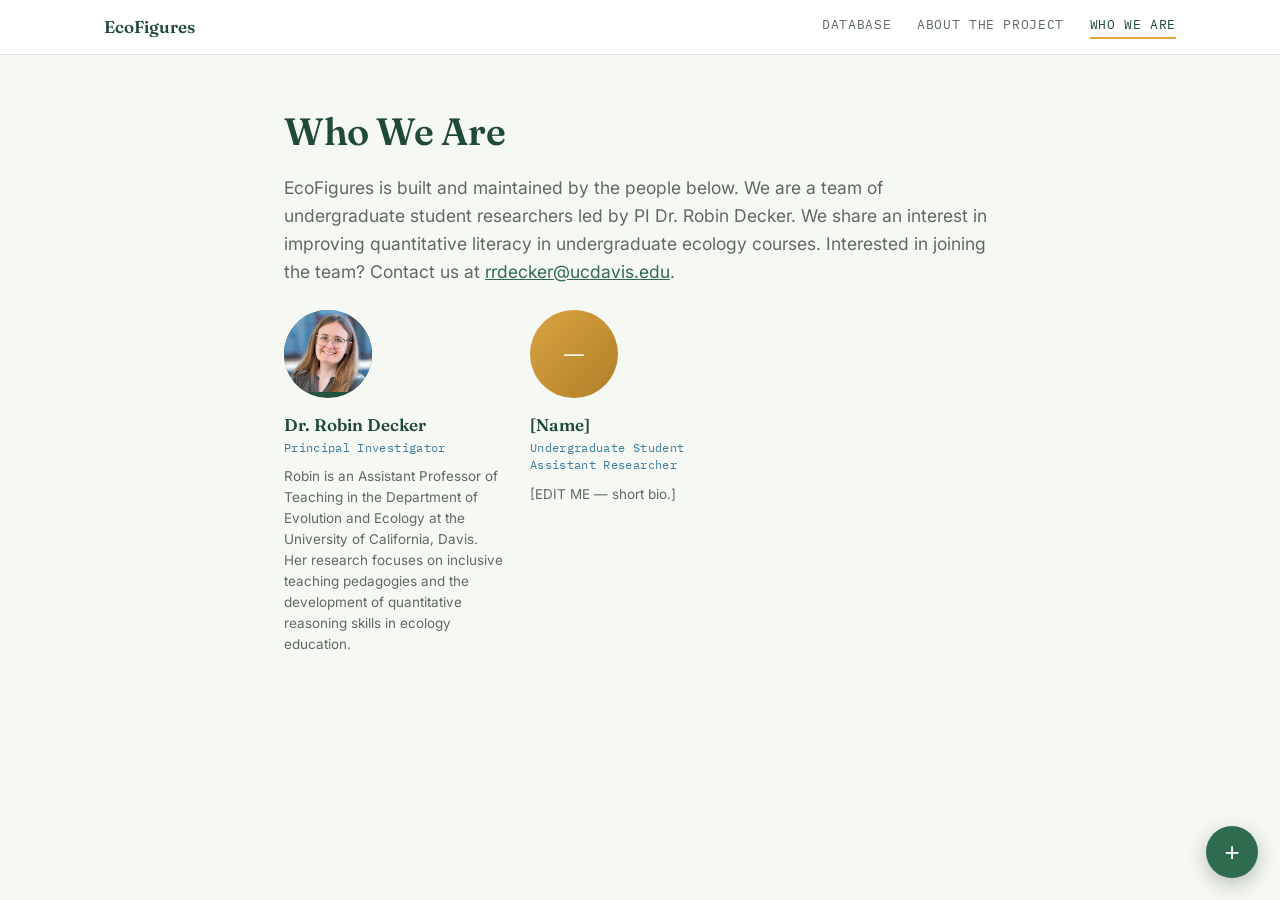
==== team.html @ 78cd8aa8 "Update site" ====
<!DOCTYPE html>
<html lang="en">
<head>
<meta charset="UTF-8">
<meta name="viewport" content="width=device-width, initial-scale=1.0">
<title>Who We Are — EcoFigures</title>
<meta name="description" content="Meet the people behind the EcoFigures database.">

<link rel="preconnect" href="https://fonts.googleapis.com">
<link href="https://fonts.googleapis.com/css2?family=Fraunces:opsz,wght@9..144,500;9..144,600;9..144,700&family=Inter:wght@400;500;600&family=IBM+Plex+Mono:wght@400;500&display=swap" rel="stylesheet">
<link rel="stylesheet" href="style.css">
</head>
<body>

<nav class="site-nav">
  <div class="wrap site-nav-inner">
    <a href="index.html" class="nav-logo">EcoFigures</a>
    <div class="nav-links">
      <a href="index.html" class="nav-link">Database</a>
      <a href="about.html" class="nav-link">About the Project</a>
      <a href="team.html" class="nav-link active">Who We Are</a>
    </div>
  </div>
</nav>

<div class="page-content">
  <h1>Who We Are</h1>
  <p class="lede">
    EcoFigures is built and maintained by the people below. We are a team of undergraduate student researchers led by PI Dr. Robin Decker. We share an interest in improving quantitative literacy in undergraduate ecology courses. Interested in joining the team? Contact us at <a href="mailto:rrdecker@ucdavis.edu">rrdecker@ucdavis.edu</a>.
  </p>

  <!--
    TEAM CARD TEMPLATE
    -------------------
    Copy one <div class="team-card"> block per person.

    For a photo: replace the <span> inside .team-avatar with
      <img src="images/yourfile.jpg" alt="Full Name">
    and add the photo to an "images" folder in this same directory.

    No photo yet? Leave the <span> with initials - it renders as a
    colored circle automatically, no image needed.
  -->
  <div class="team-grid">

    <div class="team-card">
      <div class="team-avatar fallback-forest"><span><img src="Decker_photo.jpg" alt="Full Name"></span></div>
      <div class="team-name">Dr. Robin Decker</div>
      <div class="team-role">Principal Investigator</div>
      <div class="team-bio">Robin is an Assistant Professor of Teaching in the Department of Evolution and Ecology at the University of California, Davis. Her research focuses on inclusive teaching pedagogies and the development of quantitative reasoning skills in ecology education.</div>
    </div>

    <div class="team-card">
      <div class="team-avatar fallback-amber"><span>—</span></div>
      <div class="team-name">[Name]</div>
      <div class="team-role">Undergraduate Student Assistant Researcher</div>
      <div class="team-bio">[EDIT ME — short bio.]</div>
    </div>

  </div>
</div>

<div class="corner-menu">
  <button class="corner-menu-btn" id="cornerMenuBtn" aria-label="Open menu" aria-expanded="false">
    <span class="corner-menu-icon">+</span>
  </button>
  <div class="corner-menu-panel" id="cornerMenuPanel">
    <a href="FORM_URL_CONTRIBUTE" target="_blank" rel="noopener noreferrer" class="corner-menu-item">
      <span class="corner-menu-item-title">Suggest a figure</span>
      <span class="corner-menu-item-sub">Recommend a paper for the database</span>
    </a>
    <a href="FORM_URL_REPORT_ERROR" target="_blank" rel="noopener noreferrer" class="corner-menu-item">
      <span class="corner-menu-item-title">Report an error</span>
      <span class="corner-menu-item-sub">Flag something incorrect or broken</span>
    </a>
    <a href="mailto:rrdecker@ucdavis.edu" class="corner-menu-item">
      <span class="corner-menu-item-title">Contact the PI</span>
      <span class="corner-menu-item-sub">rrdecker@ucdavis.edu</span>
    </a>
  </div>
</div>

<script src="corner-menu.js"></script>
</body>
</html>
---- style.css ----
/* ============================================
   DESIGN TOKENS
   ============================================ */
:root {
  --bg: #F6F8F4;
  --surface: #FFFFFF;
  --ink: #1C2B22;
  --ink-soft: #5C6B61;
  --forest: #2F6B4F;
  --forest-deep: #1F4A36;
  --amber: #D9A441;
  --water: #3E7C9A;
  --line: #DCE3DA;
  --line-soft: #E9EEE6;
  --radius: 14px;
  --shadow: 0 1px 2px rgba(28, 43, 34, 0.06), 0 8px 24px rgba(28, 43, 34, 0.06);
}

* { box-sizing: border-box; }

body {
  margin: 0;
  background: var(--bg);
  color: var(--ink);
  font-family: 'Inter', -apple-system, BlinkMacSystemFont, sans-serif;
  font-size: 16px;
  line-height: 1.5;
}

h1, h2, h3, .display {
  font-family: 'Fraunces', Georgia, serif;
  font-weight: 600;
  letter-spacing: -0.01em;
  color: var(--forest-deep);
  margin: 0;
}

.mono {
  font-family: 'IBM Plex Mono', 'Courier New', monospace;
}

a { color: var(--forest); }

/* ============================================
   LAYOUT
   ============================================ */
.wrap {
  max-width: 1120px;
  margin: 0 auto;
  padding: 0 24px;
}

/* ---- Header ---- */
header.site-header {
  border-bottom: 1px solid var(--line);
  padding: 48px 0 32px;
  background:
    radial-gradient(circle at 92% -10%, rgba(217,164,65,0.14), transparent 45%),
    radial-gradient(circle at 4% 110%, rgba(62,124,154,0.10), transparent 40%);
}

.eyebrow {
  font-family: 'IBM Plex Mono', monospace;
  font-size: 12.5px;
  letter-spacing: 0.14em;
  text-transform: uppercase;
  color: var(--water);
  margin-bottom: 10px;
  display: flex;
  align-items: center;
  gap: 8px;
}

.eyebrow::before {
  content: "";
  width: 7px;
  height: 7px;
  border-radius: 50%;
  background: var(--amber);
  display: inline-block;
}

header.site-header h1 {
  font-size: clamp(32px, 4.4vw, 46px);
  line-height: 1.05;
}

header.site-header p.tagline {
  max-width: 620px;
  color: var(--ink-soft);
  font-size: 17px;
  margin-top: 14px;
}

/* ---- Filter panel: "catalog drawer" ---- */
.catalog-drawer {
  margin-top: -22px;
  position: relative;
  z-index: 2;
  background: var(--surface);
  border: 1px solid var(--line);
  border-radius: var(--radius);
  box-shadow: var(--shadow);
  padding: 20px 22px;
  display: grid;
  gap: 14px;
}

.drawer-row {
  display: flex;
  flex-wrap: wrap;
  gap: 12px;
  align-items: center;
}

.search-input {
  flex: 1 1 240px;
  position: relative;
}

.search-input input {
  width: 100%;
  padding: 11px 14px 11px 38px;
  border: 1px solid var(--line);
  border-radius: 9px;
  font-family: inherit;
  font-size: 14.5px;
  background: var(--bg);
  color: var(--ink);
}

.search-input input:focus {
  outline: 2px solid var(--forest);
  outline-offset: 1px;
}

.search-input::before {
  content: "⌕";
  position: absolute;
  left: 13px;
  top: 50%;
  transform: translateY(-50%);
  color: var(--ink-soft);
  font-size: 17px;
  pointer-events: none;
}

select {
  padding: 10px 12px;
  border: 1px solid var(--line);
  border-radius: 9px;
  background: var(--bg);
  color: var(--ink);
  font-family: inherit;
  font-size: 14px;
  cursor: pointer;
}

select:focus { outline: 2px solid var(--forest); outline-offset: 1px; }

.checkbox-pill {
  display: flex;
  align-items: center;
  gap: 7px;
  font-size: 13.5px;
  color: var(--ink-soft);
  padding: 10px 12px;
  border: 1px solid var(--line);
  border-radius: 9px;
  cursor: pointer;
  user-select: none;
  white-space: nowrap;
}

.checkbox-pill input {
  accent-color: var(--forest);
  width: 15px;
  height: 15px;
  cursor: pointer;
}

.results-count {
  font-family: 'IBM Plex Mono', monospace;
  font-size: 12.5px;
  color: var(--ink-soft);
  padding-top: 2px;
}

.results-count strong { color: var(--forest-deep); }

/* ============================================
   CARD GRID
   ============================================ */
.grid {
  margin: 40px 0 80px;
  display: grid;
  grid-template-columns: repeat(auto-fill, minmax(300px, 1fr));
  gap: 22px;
}

.card {
  background: var(--surface);
  border: 1px solid var(--line);
  border-radius: var(--radius);
  overflow: hidden;
  box-shadow: var(--shadow);
  display: flex;
  flex-direction: column;
  transition: transform 0.15s ease, box-shadow 0.15s ease;
}

.card:hover {
  transform: translateY(-3px);
  box-shadow: 0 4px 8px rgba(28,43,34,0.08), 0 16px 32px rgba(28,43,34,0.10);
}

.card {
  cursor: pointer;
  border-top: 3px solid var(--forest);
}

.card:focus-visible {
  outline: 2px solid var(--forest);
  outline-offset: 2px;
}

.catalog-tag {
  font-family: 'IBM Plex Mono', monospace;
  font-size: 11px;
  letter-spacing: 0.06em;
  color: var(--ink-soft);
}

.card-top {
  display: flex;
  justify-content: space-between;
  align-items: flex-start;
  gap: 10px;
}

.card-thumb {
  aspect-ratio: 16 / 10;
  background: var(--line-soft);
  overflow: hidden;
  position: relative;
}

.card-thumb img {
  width: 100%;
  height: 100%;
  object-fit: cover;
  display: block;
}

.card-thumb .thumb-fallback {
  position: absolute;
  inset: 0;
  display: flex;
  flex-direction: column;
  align-items: center;
  justify-content: center;
  text-align: center;
  padding: 16px;
  gap: 4px;
}

.thumb-fallback-journal {
  font-family: 'Fraunces', serif;
  font-weight: 600;
  font-size: 14px;
  color: #fff;
}

.thumb-fallback-note {
  font-family: 'IBM Plex Mono', monospace;
  font-size: 10.5px;
  color: rgba(255,255,255,0.75);
  max-width: 200px;
}

.fallback-forest { background: linear-gradient(135deg, #2F6B4F, #1F4A36); }
.fallback-water  { background: linear-gradient(135deg, #4A8FB0, #2C5A73); }
.fallback-amber  { background: linear-gradient(135deg, #D9A441, #B07E28); }

.modal-thumb {
  width: 100%;
  aspect-ratio: 16 / 9;
  border-radius: 10px;
  overflow: hidden;
  background: var(--line-soft);
  margin-bottom: 18px;
  position: relative;
}

.modal-thumb img {
  width: 100%;
  height: 100%;
  object-fit: cover;
  display: block;
}

.badge-open-access {
  font-family: 'IBM Plex Mono', monospace;
  font-size: 10.5px;
  letter-spacing: 0.04em;
  padding: 3px 8px;
  border-radius: 100px;
  background: #EAF3EC;
  color: var(--forest-deep);
  border: 1px solid #CBE3D3;
  white-space: nowrap;
}

.card-body {
  padding: 16px 18px 18px;
  display: flex;
  flex-direction: column;
  gap: 10px;
  flex: 1;
}

.view-link {
  margin-top: auto;
  padding-top: 6px;
  font-family: 'IBM Plex Mono', monospace;
  font-size: 12px;
  color: var(--forest);
  display: flex;
  align-items: center;
  gap: 5px;
}

.card:hover .view-link { color: var(--forest-deep); }
.view-link::after { content: "→"; transition: transform 0.15s ease; }
.card:hover .view-link::after { transform: translateX(3px); }

.card-body h3 {
  font-size: 18px;
  line-height: 1.25;
}

.citation {
  color: var(--ink-soft);
  font-size: 13px;
  font-style: italic;
}

.pills {
  display: flex;
  flex-wrap: wrap;
  gap: 6px;
  margin-top: 2px;
}

.pill {
  font-size: 11.5px;
  padding: 4px 9px;
  border-radius: 100px;
  font-family: 'IBM Plex Mono', monospace;
  letter-spacing: 0.02em;
  border: 1px solid transparent;
}

.pill.topic   { background: #EAF3EC; color: var(--forest-deep); }
.pill.taxa    { background: #E9F1F6; color: var(--water); }
.pill.type    { background: #FBF3E2; color: #8A6519; }
.pill.concept { background: #F3E9F1; color: #7A4A70; }

/* ---- Multiple practice questions in modal ---- */
.qa-block {
  background: var(--bg);
  border: 1px solid var(--line-soft);
  border-radius: 10px;
  padding: 16px 18px;
  margin-bottom: 12px;
}

.qa-block .q-number {
  font-family: 'IBM Plex Mono', monospace;
  font-size: 11px;
  color: var(--ink-soft);
  margin-bottom: 6px;
  letter-spacing: 0.04em;
}

.qa-block .q-text {
  font-size: 15px;
  margin-bottom: 10px;
  white-space: pre-line;
}

.no-questions {
  font-size: 13.5px;
  color: var(--ink-soft);
  font-style: italic;
  padding: 4px 0 8px;
}

.modal-notes-text {
  font-size: 14.5px;
  color: var(--ink);
  line-height: 1.55;
  margin-bottom: 20px;
  white-space: pre-line;
}

.difficulty-row {
  display: flex;
  align-items: center;
  gap: 8px;
  margin-top: auto;
  padding-top: 8px;
}

.difficulty-label {
  font-size: 11.5px;
  color: var(--ink-soft);
  font-family: 'IBM Plex Mono', monospace;
}

.dots { display: flex; gap: 3px; }

.dot {
  width: 7px;
  height: 7px;
  border-radius: 50%;
  background: var(--line);
}

.dot.filled { background: var(--amber); }

/* ============================================
   MODAL (full entry detail)
   ============================================ */
.modal-overlay {
  display: none;
  position: fixed;
  inset: 0;
  background: rgba(28, 43, 34, 0.45);
  backdrop-filter: blur(2px);
  z-index: 50;
  align-items: flex-start;
  justify-content: center;
  padding: 6vh 20px;
  overflow-y: auto;
}

.modal-overlay.open { display: flex; }

.modal {
  background: var(--surface);
  border-radius: 16px;
  max-width: 880px;
  width: 100%;
  padding: 36px 40px 40px;
  position: relative;
  box-shadow: 0 20px 60px rgba(28,43,34,0.25);
}

@media (max-width: 720px) {
  .modal-overlay { padding: 0; }
  .modal {
    max-width: none;
    min-height: 100vh;
    border-radius: 0;
    padding: 28px 20px 40px;
  }
}

.modal-close {
  position: absolute;
  top: 16px;
  right: 16px;
  width: 32px;
  height: 32px;
  border-radius: 50%;
  border: 1px solid var(--line);
  background: var(--bg);
  color: var(--ink-soft);
  font-size: 18px;
  line-height: 1;
  cursor: pointer;
}

.modal-close:hover { background: var(--line-soft); }

.modal-eyebrow {
  font-family: 'IBM Plex Mono', monospace;
  font-size: 12px;
  color: var(--ink-soft);
  letter-spacing: 0.06em;
  margin-bottom: 6px;
}

.modal h2 {
  font-size: 25px;
  line-height: 1.2;
  margin-bottom: 8px;
  padding-right: 20px;
}

.modal .citation {
  font-size: 14px;
  margin-bottom: 14px;
}

.publisher-link {
  display: inline-flex;
  align-items: center;
  gap: 6px;
  font-family: 'IBM Plex Mono', monospace;
  font-size: 13px;
  color: var(--water);
  text-decoration: none;
  border-bottom: 1px solid currentColor;
  padding-bottom: 1px;
  margin-bottom: 18px;
}

.modal .pills { margin-bottom: 20px; }

.modal-section-label {
  font-family: 'IBM Plex Mono', monospace;
  font-size: 11.5px;
  letter-spacing: 0.08em;
  text-transform: uppercase;
  color: var(--ink-soft);
  margin-bottom: 8px;
}

.modal-question {
  background: var(--bg);
  border: 1px solid var(--line-soft);
  border-radius: 10px;
  padding: 16px 18px;
  font-size: 15px;
  margin-bottom: 14px;
  white-space: pre-line;
}

.reveal-btn {
  background: none;
  border: 1px solid var(--forest);
  color: var(--forest-deep);
  font-family: 'IBM Plex Mono', monospace;
  font-size: 12.5px;
  padding: 9px 14px;
  border-radius: 8px;
  cursor: pointer;
  transition: background 0.15s ease, color 0.15s ease;
}

.reveal-btn:hover { background: var(--forest); color: #fff; }

.modal-answer {
  display: none;
  margin-top: 12px;
  padding: 16px 18px;
  background: #EAF3EC;
  border-radius: 10px;
  border: 1px solid #D3E6D9;
  font-size: 14.5px;
  color: var(--forest-deep);
  white-space: pre-line;
}

.modal-answer.shown { display: block; }

.empty-state {
  text-align: center;
  padding: 60px 20px;
  color: var(--ink-soft);
  font-family: 'IBM Plex Mono', monospace;
  font-size: 13.5px;
}

footer {
  border-top: 1px solid var(--line);
  padding: 28px 0 48px;
  color: var(--ink-soft);
  font-size: 13px;
}

@media (max-width: 620px) {
  header.site-header { padding: 36px 0 26px; }
  .catalog-drawer { margin-top: -14px; }
}

/* ============================================
   CORNER MENU (contribute / report / contact)
   ============================================ */
.corner-menu {
  position: fixed;
  bottom: 22px;
  right: 22px;
  z-index: 60;
  display: flex;
  flex-direction: column;
  align-items: flex-end;
  gap: 10px;
}

.corner-menu-btn {
  width: 52px;
  height: 52px;
  border-radius: 50%;
  border: none;
  background: var(--forest);
  color: #fff;
  box-shadow: 0 6px 20px rgba(28,43,34,0.28);
  cursor: pointer;
  display: flex;
  align-items: center;
  justify-content: center;
  transition: transform 0.15s ease, background 0.15s ease;
}

.corner-menu-btn:hover { background: var(--forest-deep); transform: scale(1.05); }

.corner-menu-icon {
  font-size: 26px;
  font-weight: 400;
  line-height: 1;
  transition: transform 0.2s ease;
}

.corner-menu.open .corner-menu-icon { transform: rotate(45deg); }

.corner-menu-panel {
  display: none;
  flex-direction: column;
  background: var(--surface);
  border: 1px solid var(--line);
  border-radius: 14px;
  box-shadow: 0 12px 32px rgba(28,43,34,0.18);
  overflow: hidden;
  width: 240px;
}

.corner-menu.open .corner-menu-panel { display: flex; }

.corner-menu-item {
  padding: 13px 16px;
  text-decoration: none;
  border-bottom: 1px solid var(--line-soft);
  display: flex;
  flex-direction: column;
  gap: 2px;
}

.corner-menu-item:last-child { border-bottom: none; }

.corner-menu-item:hover { background: var(--bg); }

.corner-menu-item-title {
  font-size: 13.5px;
  font-weight: 600;
  color: var(--ink);
}

.corner-menu-item-sub {
  font-size: 11.5px;
  color: var(--ink-soft);
}

@media (max-width: 480px) {
  .corner-menu { bottom: 16px; right: 16px; }
  .corner-menu-panel { width: min(260px, calc(100vw - 32px)); }
}

/* ============================================
   TOP NAVIGATION
   ============================================ */
.site-nav {
  position: sticky;
  top: 0;
  z-index: 40;
  background: var(--surface);
  border-bottom: 1px solid var(--line);
}

.site-nav-inner {
  display: flex;
  align-items: center;
  justify-content: space-between;
  padding: 14px 24px;
}

.nav-logo {
  font-family: 'Fraunces', serif;
  font-weight: 600;
  font-size: 17px;
  color: var(--forest-deep);
  text-decoration: none;
}

.nav-links {
  display: flex;
  gap: 26px;
}

.nav-link {
  font-family: 'IBM Plex Mono', monospace;
  font-size: 12.5px;
  letter-spacing: 0.05em;
  text-transform: uppercase;
  color: var(--ink-soft);
  text-decoration: none;
  padding-bottom: 3px;
  border-bottom: 2px solid transparent;
}

.nav-link:hover { color: var(--forest-deep); }
.nav-link.active { color: var(--forest-deep); border-bottom-color: var(--amber); }

@media (max-width: 560px) {
  .site-nav-inner { flex-direction: column; align-items: flex-start; gap: 10px; }
  .nav-links { gap: 18px; }
}

/* ============================================
   SHARED INNER-PAGE CONTENT (about.html, team.html)
   ============================================ */
.page-content {
  max-width: 760px;
  margin: 0 auto;
  padding: 48px 24px 80px;
}

.page-content h1 { font-size: clamp(28px, 4vw, 38px); margin-bottom: 14px; }
.page-content h2 {
  font-size: 20px;
  margin-top: 40px;
  margin-bottom: 12px;
  padding-top: 4px;
}
.page-content p {
  font-size: 15.5px;
  color: var(--ink);
  line-height: 1.7;
  margin: 0 0 16px;
}
.page-content .lede {
  font-size: 17.5px;
  color: var(--ink-soft);
  line-height: 1.6;
}
.page-content ul { padding-left: 20px; }
.page-content li {
  font-size: 15.5px;
  line-height: 1.7;
  margin-bottom: 8px;
}

/* ---- Team grid ---- */
.team-grid {
  display: grid;
  grid-template-columns: repeat(auto-fill, minmax(210px, 1fr));
  gap: 26px;
  margin-top: 24px;
}

.team-card { text-align: left; }

.team-avatar {
  width: 88px;
  height: 88px;
  border-radius: 50%;
  display: flex;
  align-items: center;
  justify-content: center;
  color: #fff;
  font-family: 'Fraunces', serif;
  font-weight: 600;
  font-size: 26px;
  margin-bottom: 14px;
  overflow: hidden;
}

.team-avatar img {
  width: 100%;
  height: 100%;
  object-fit: cover;
}

.team-name {
  font-family: 'Fraunces', serif;
  font-weight: 600;
  font-size: 17px;
  color: var(--forest-deep);
  margin-bottom: 2px;
}

.team-role {
  font-family: 'IBM Plex Mono', monospace;
  font-size: 11.5px;
  color: var(--water);
  letter-spacing: 0.03em;
  margin-bottom: 10px;
}

.team-bio {
  font-size: 13.5px;
  color: var(--ink-soft);
  line-height: 1.55;
}
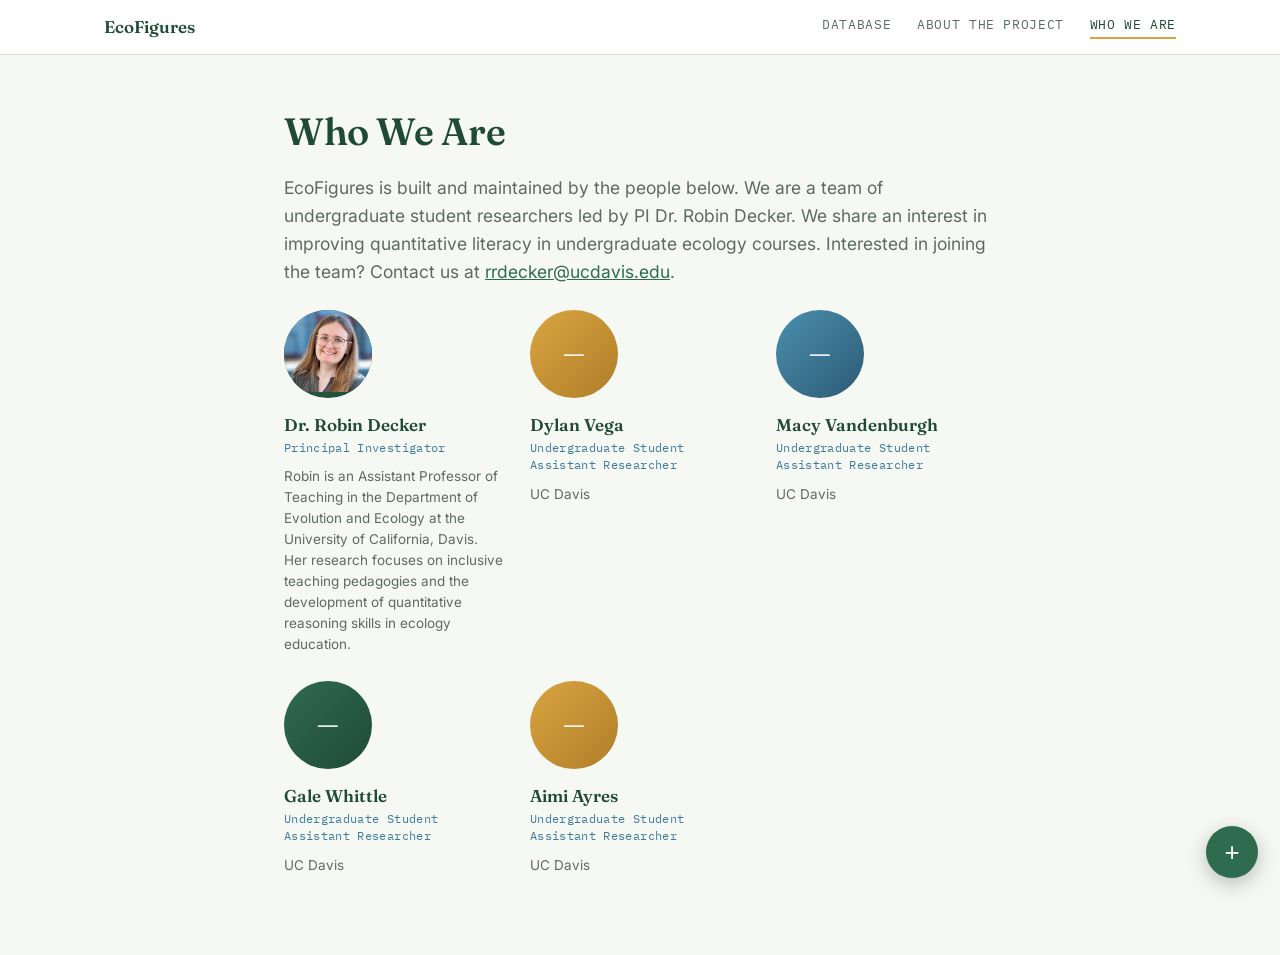
==== commit 2fb9c862: "Adding more entries to database" ====
--- a/team.html
+++ b/team.html
@@ -52,13 +52,35 @@
 
     <div class="team-card">
       <div class="team-avatar fallback-amber"><span>—</span></div>
-      <div class="team-name">[Name]</div>
+      <div class="team-name">Dylan Vega</div>
       <div class="team-role">Undergraduate Student Assistant Researcher</div>
-      <div class="team-bio">[EDIT ME — short bio.]</div>
+      <div class="team-bio">UC Davis</div>
+    </div>
+
+    <div class="team-card">
+      <div class="team-avatar fallback-water"><span>—</span></div>
+      <div class="team-name">Macy Vandenburgh</div>
+      <div class="team-role">Undergraduate Student Assistant Researcher</div>
+      <div class="team-bio">UC Davis</div>
+    </div>
+
+    <div class="team-card">
+      <div class="team-avatar fallback-forest"><span>—</span></div>
+      <div class="team-name">Gale Whittle</div>
+      <div class="team-role">Undergraduate Student Assistant Researcher</div>
+      <div class="team-bio">UC Davis</div>
+    </div>
+
+        <div class="team-card">
+      <div class="team-avatar fallback-amber"><span>—</span></div>
+      <div class="team-name">Aimi Ayres</div>
+      <div class="team-role">Undergraduate Student Assistant Researcher</div>
+      <div class="team-bio">UC Davis</div>
     </div>
 
   </div>
 </div>
+
 
 <div class="corner-menu">
   <button class="corner-menu-btn" id="cornerMenuBtn" aria-label="Open menu" aria-expanded="false">
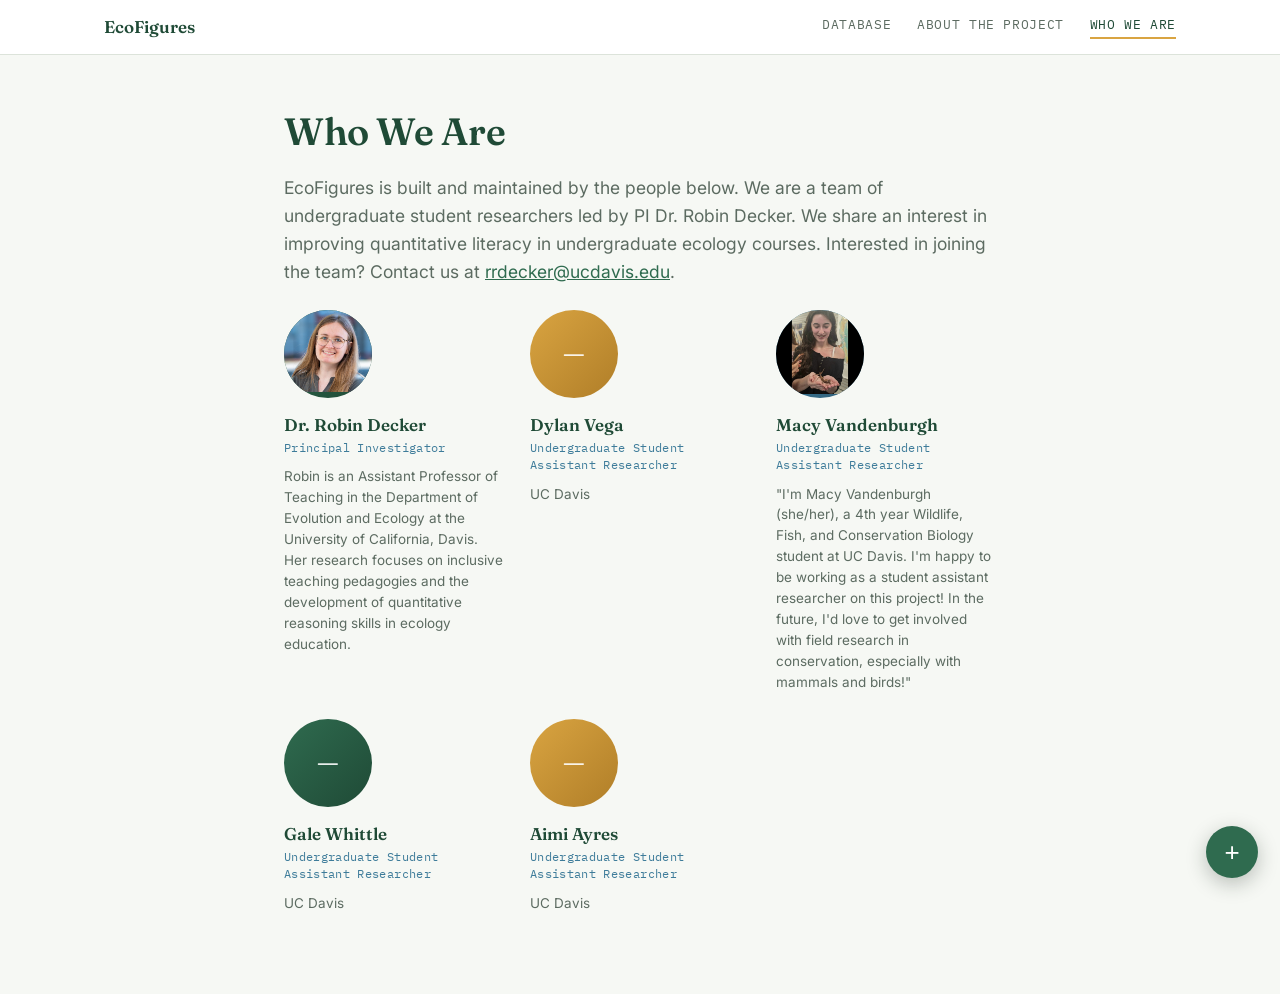
==== commit af0e364d: "Organizing entries and team page update" ====
--- a/team.html
+++ b/team.html
@@ -58,10 +58,10 @@
     </div>
 
     <div class="team-card">
-      <div class="team-avatar fallback-water"><span>—</span></div>
+      <div class="team-avatar fallback-water"><span><img src="Profile_Macy.jpg" alt="Full Name"></span></div>
       <div class="team-name">Macy Vandenburgh</div>
       <div class="team-role">Undergraduate Student Assistant Researcher</div>
-      <div class="team-bio">UC Davis</div>
+      <div class="team-bio">"I'm Macy Vandenburgh (she/her), a 4th year Wildlife, Fish, and Conservation Biology student at UC Davis. I'm happy to be working as a student assistant researcher on this project! In the future, I'd love to get involved with field research in conservation, especially with mammals and birds!"</div>
     </div>
 
     <div class="team-card">
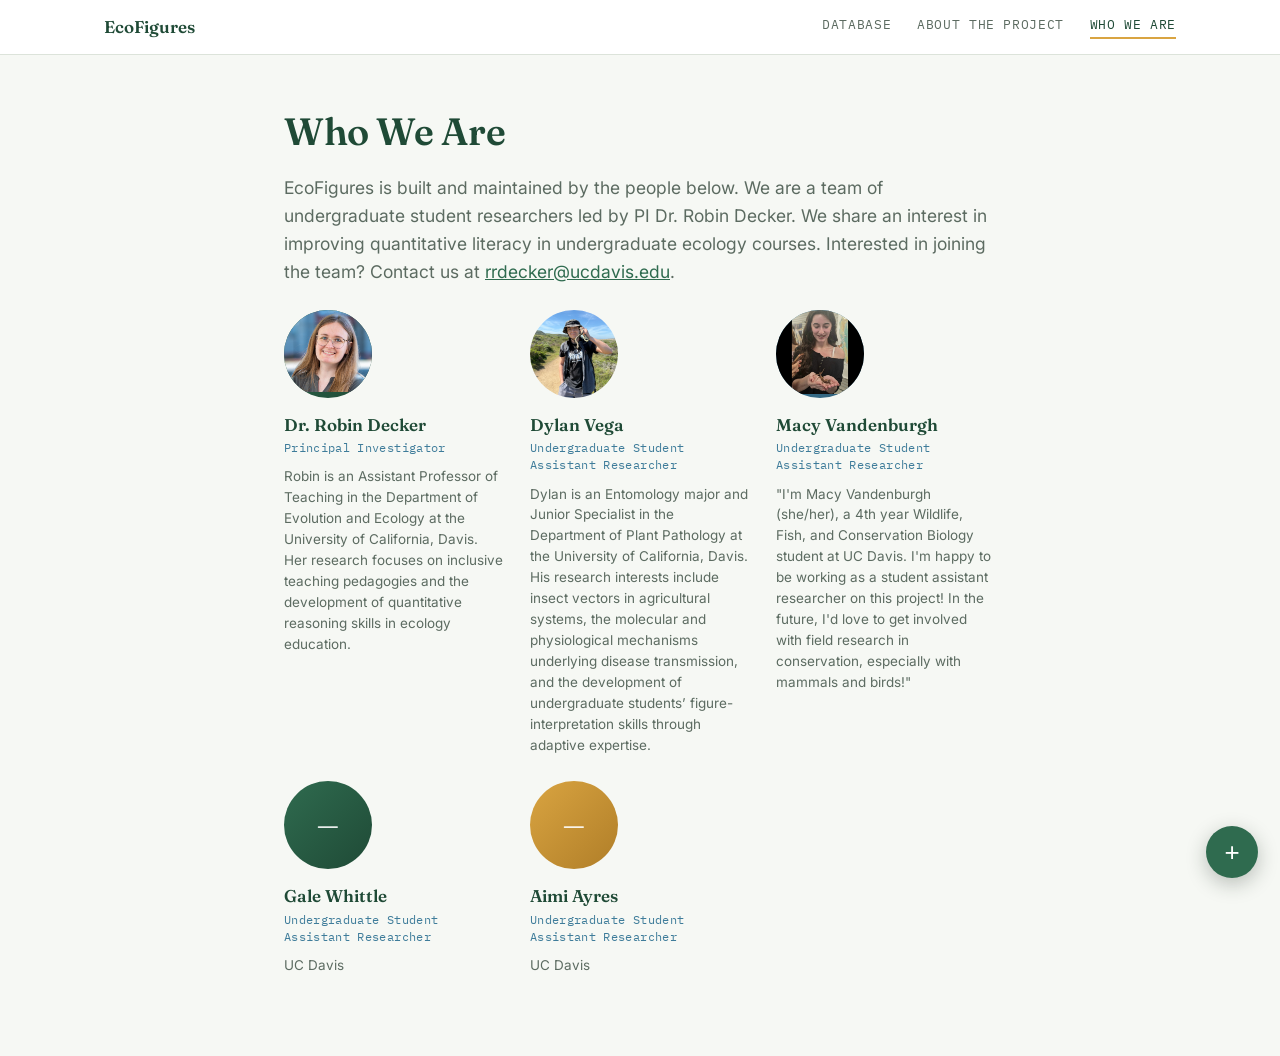
==== commit 23d3114f: "correcting topic categories and new details on team page" ====
--- a/team.html
+++ b/team.html
@@ -44,21 +44,21 @@
   <div class="team-grid">
 
     <div class="team-card">
-      <div class="team-avatar fallback-forest"><span><img src="Decker_photo.jpg" alt="Full Name"></span></div>
+      <div class="team-avatar fallback-forest"><span><img src="Decker_photo.jpg" alt="Robin Decker"></span></div>
       <div class="team-name">Dr. Robin Decker</div>
       <div class="team-role">Principal Investigator</div>
       <div class="team-bio">Robin is an Assistant Professor of Teaching in the Department of Evolution and Ecology at the University of California, Davis. Her research focuses on inclusive teaching pedagogies and the development of quantitative reasoning skills in ecology education.</div>
     </div>
 
     <div class="team-card">
-      <div class="team-avatar fallback-amber"><span>—</span></div>
+      <div class="team-avatar fallback-amber"><span><img src="Profile_Dylan.jpeg" alt="Dylan Vega"></span></div>
       <div class="team-name">Dylan Vega</div>
       <div class="team-role">Undergraduate Student Assistant Researcher</div>
-      <div class="team-bio">UC Davis</div>
+      <div class="team-bio">Dylan is an Entomology major and Junior Specialist in the Department of Plant Pathology at the University of California, Davis. His research interests include insect vectors in agricultural systems, the molecular and physiological mechanisms underlying disease transmission, and the development of undergraduate students’ figure-interpretation skills through adaptive expertise.</div>
     </div>
 
     <div class="team-card">
-      <div class="team-avatar fallback-water"><span><img src="Profile_Macy.jpg" alt="Full Name"></span></div>
+      <div class="team-avatar fallback-water"><span><img src="Profile_Macy.jpg" alt="Macy Vandenburgh"></span></div>
       <div class="team-name">Macy Vandenburgh</div>
       <div class="team-role">Undergraduate Student Assistant Researcher</div>
       <div class="team-bio">"I'm Macy Vandenburgh (she/her), a 4th year Wildlife, Fish, and Conservation Biology student at UC Davis. I'm happy to be working as a student assistant researcher on this project! In the future, I'd love to get involved with field research in conservation, especially with mammals and birds!"</div>
